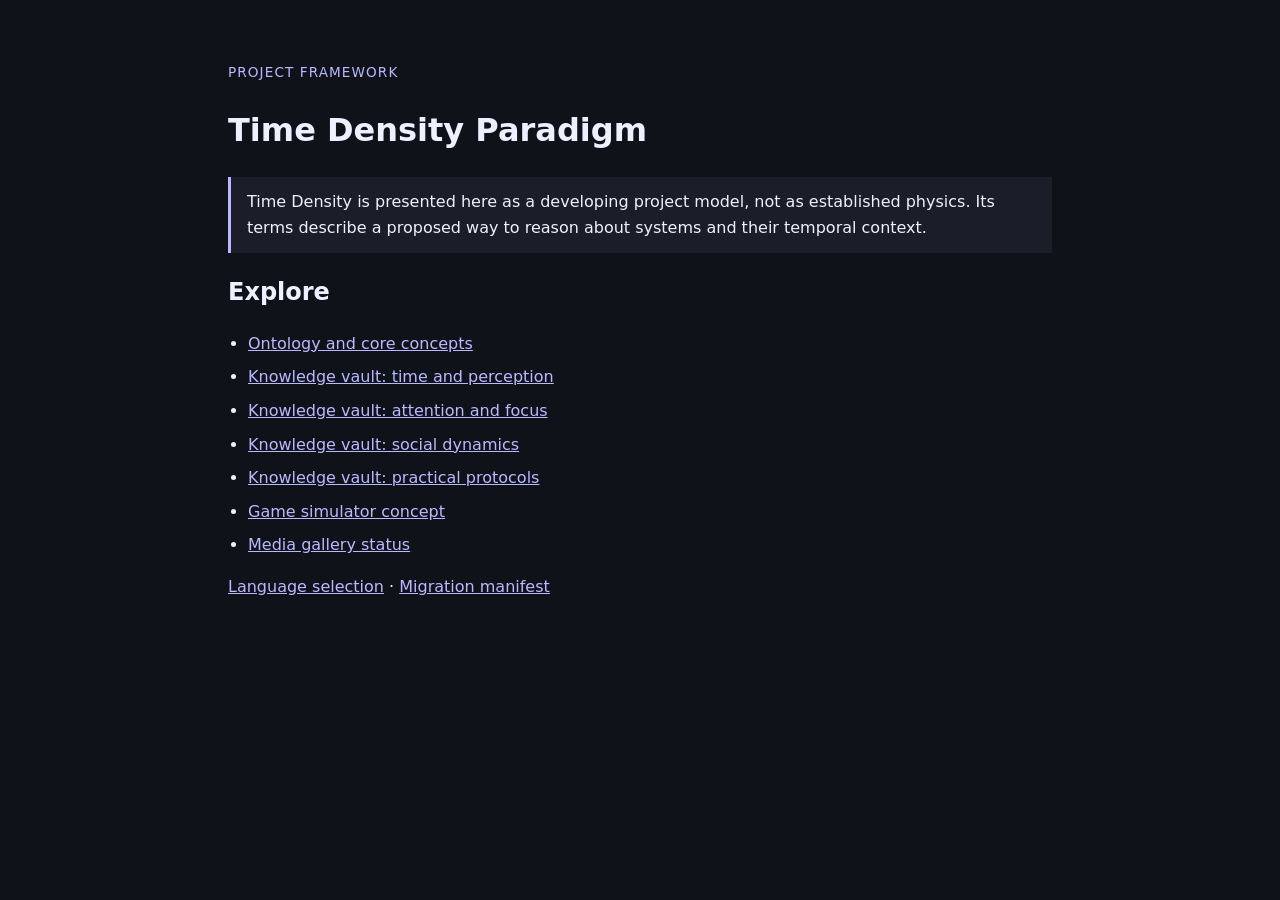
==== src/pages/en/index.html @ e87ca695 "Add provenance-grounded consolidation skeleton Co-authored-by: krv6246-cell <258627595+krv6246-cell@" ====
<!doctype html>
<html lang="en">
  <head>
    <meta charset="utf-8">
    <meta name="viewport" content="width=device-width, initial-scale=1">
    <title>Time Density — English</title>
    <link rel="stylesheet" href="../../components/site.css">
  </head>
  <body>
    <main class="page">
      <p class="eyebrow">Project framework</p>
      <h1>Time Density Paradigm</h1>
      <p class="notice">Time Density is presented here as a developing project model, not as established physics. Its terms describe a proposed way to reason about systems and their temporal context.</p>
      <h2>Explore</h2>
      <ul class="links">
        <li><a href="../../../site-docs/01_ONTOLOGY_AND_CORE/ontology.md">Ontology and core concepts</a></li>
        <li><a href="../../../site-docs/02_KNOWLEDGE_VAULT/01_TIME_AND_PERCEPTION/README.md">Knowledge vault: time and perception</a></li>
        <li><a href="../../../site-docs/02_KNOWLEDGE_VAULT/02_ATTENTION_AND_FOCUS/README.md">Knowledge vault: attention and focus</a></li>
        <li><a href="../../../site-docs/02_KNOWLEDGE_VAULT/03_SOCIAL_DYNAMICS/README.md">Knowledge vault: social dynamics</a></li>
        <li><a href="../../../site-docs/02_KNOWLEDGE_VAULT/04_PRACTICAL_PROTOCOLS/README.md">Knowledge vault: practical protocols</a></li>
        <li><a href="../../../site-docs/03_GAME_SIMULATOR/README.md">Game simulator concept</a></li>
        <li><a href="../../../site-docs/05_MEDIA_GALLERY/README.md">Media gallery status</a></li>
      </ul>
      <p><a href="../../../index.html">Language selection</a> · <a href="../../../site-docs/MIGRATION_MANIFEST.md">Migration manifest</a></p>
    </main>
  </body>
</html>
---- src/components/site.css ----
:root {
  color-scheme: dark;
  font-family: system-ui, sans-serif;
  background: #10121a;
  color: #edf0ff;
  font-synthesis: none;
  text-rendering: optimizeLegibility;
}

body {
  margin: 0;
  line-height: 1.6;
}

a {
  color: #b8baff;
}

a:focus-visible {
  outline: 3px solid #f3d76b;
  outline-offset: 3px;
}

.home,
.page {
  box-sizing: border-box;
  max-width: 54rem;
  margin: 0 auto;
  padding: 3rem 1.25rem;
}

.eyebrow {
  color: #b8baff;
  font-size: 0.85rem;
  letter-spacing: 0.08em;
  text-transform: uppercase;
}

.notice {
  border-left: 3px solid #b8baff;
  padding: 0.75rem 1rem;
  background: #1b1d29;
}

nav {
  display: flex;
  flex-wrap: wrap;
  gap: 1rem;
}

.card {
  display: block;
  min-width: 10rem;
  padding: 1rem;
  border: 1px solid #45485e;
  border-radius: 0.5rem;
  text-decoration: none;
}

.card:hover {
  background: #1b1d29;
}

.links {
  display: grid;
  gap: 0.5rem;
  padding-left: 1.25rem;
}
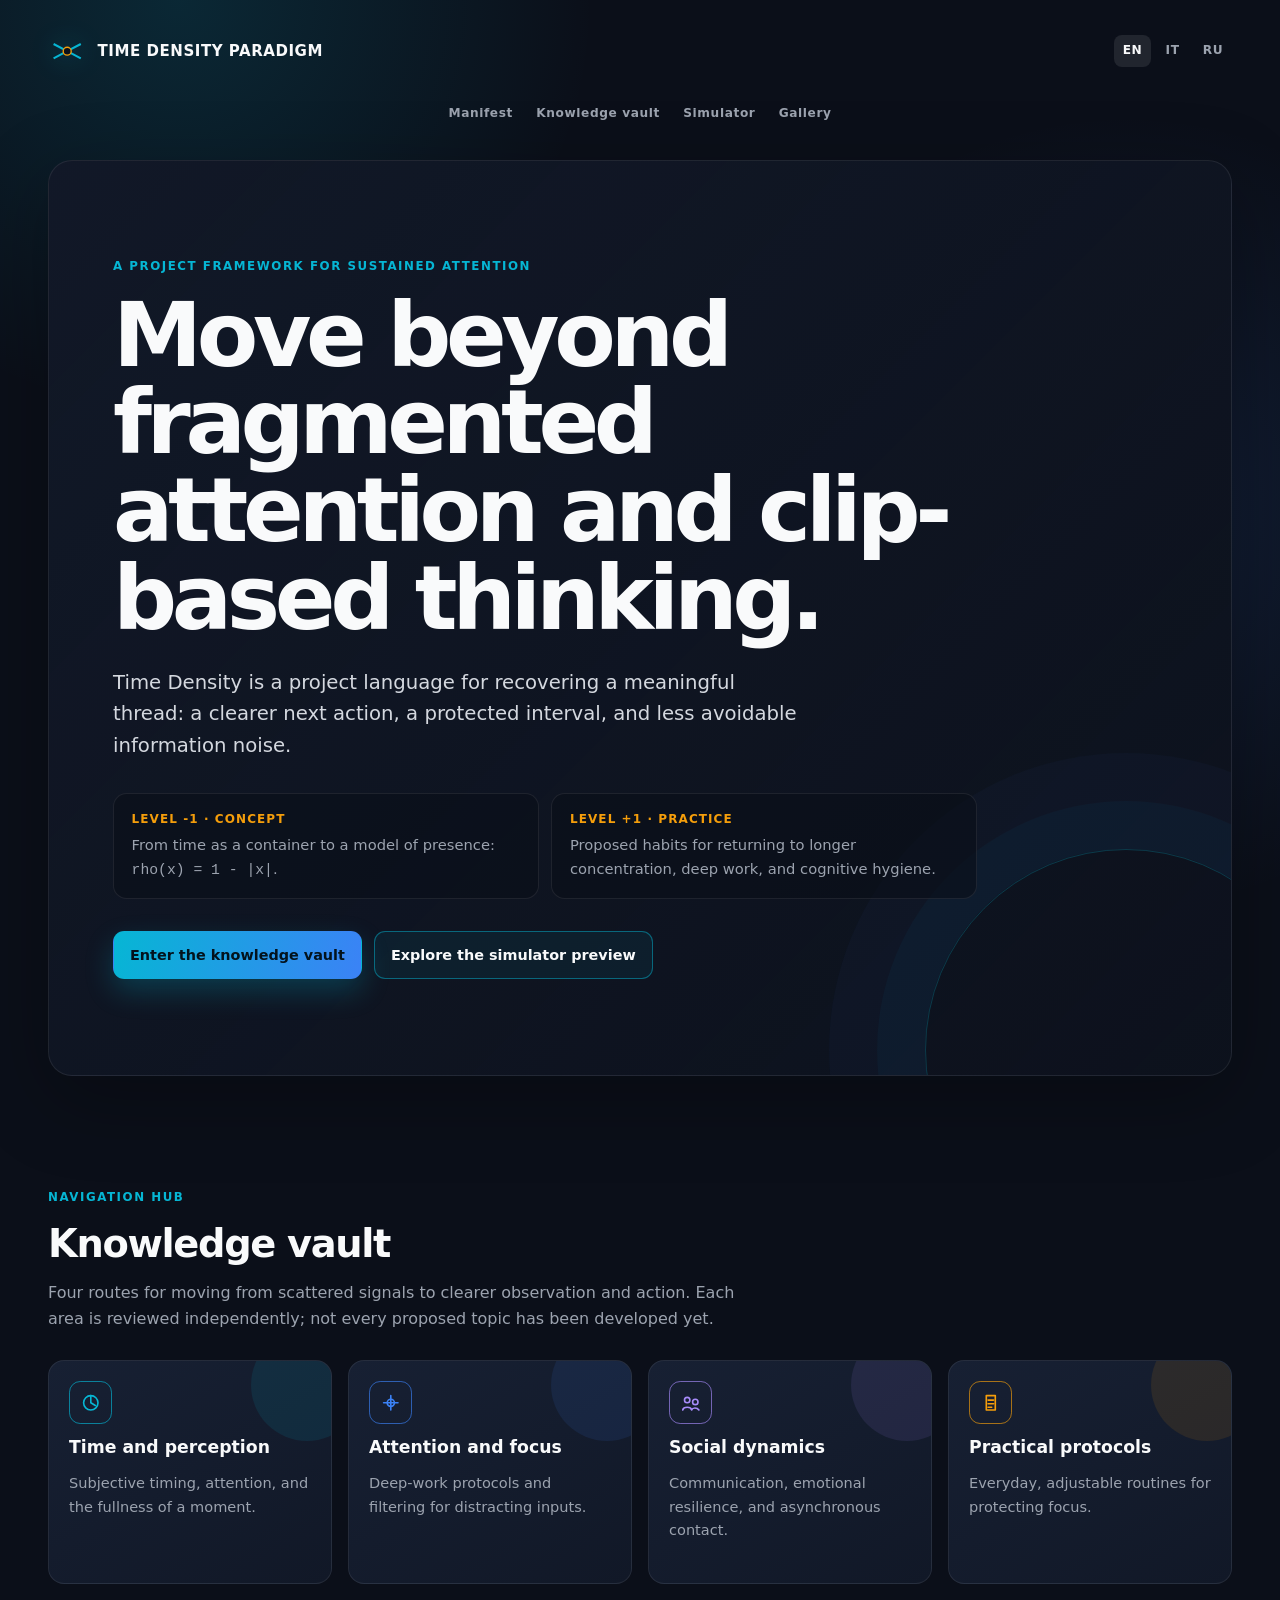
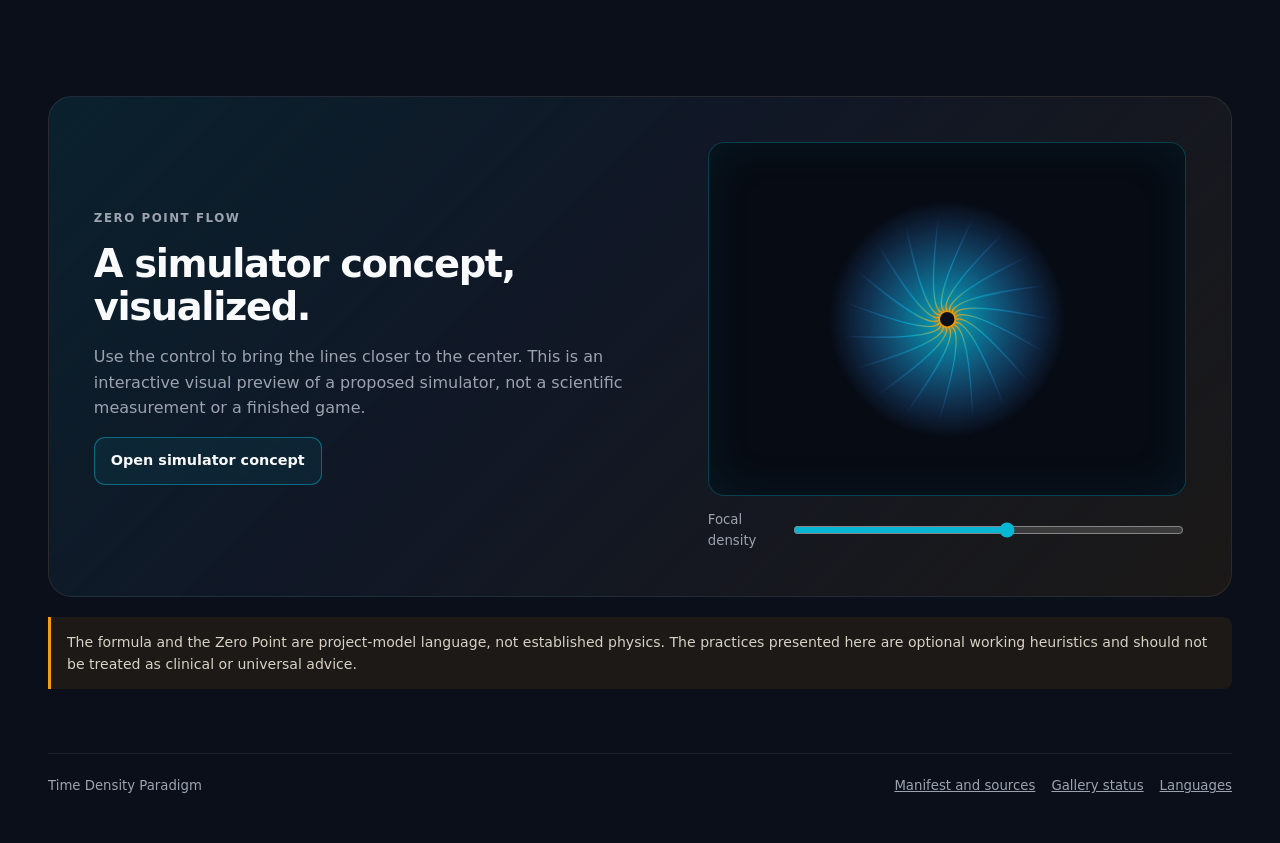
==== commit 277e7b43: "Build multilingual visual navigation hub Co-authored-by: Copilot <223556219+Copilot@users.noreply.gi" ====
--- a/src/pages/en/index.html
+++ b/src/pages/en/index.html
@@ -3,25 +3,67 @@
   <head>
     <meta charset="utf-8">
     <meta name="viewport" content="width=device-width, initial-scale=1">
-    <title>Time Density — English</title>
+    <meta name="description" content="Time Density Paradigm: a project hub for sustained attention, knowledge articles, and a proposed simulator.">
+    <title>Time Density Paradigm — English</title>
     <link rel="stylesheet" href="../../components/site.css">
   </head>
   <body>
     <main class="page">
-      <p class="eyebrow">Project framework</p>
-      <h1>Time Density Paradigm</h1>
-      <p class="notice">Time Density is presented here as a developing project model, not as established physics. Its terms describe a proposed way to reason about systems and their temporal context.</p>
-      <h2>Explore</h2>
-      <ul class="links">
-        <li><a href="../../../site-docs/01_ONTOLOGY_AND_CORE/ontology.md">Ontology and core concepts</a></li>
-        <li><a href="../../../site-docs/02_KNOWLEDGE_VAULT/01_TIME_AND_PERCEPTION/README.md">Knowledge vault: time and perception</a></li>
-        <li><a href="../../../site-docs/02_KNOWLEDGE_VAULT/02_ATTENTION_AND_FOCUS/README.md">Knowledge vault: attention and focus</a></li>
-        <li><a href="../../../site-docs/02_KNOWLEDGE_VAULT/03_SOCIAL_DYNAMICS/README.md">Knowledge vault: social dynamics</a></li>
-        <li><a href="../../../site-docs/02_KNOWLEDGE_VAULT/04_PRACTICAL_PROTOCOLS/README.md">Knowledge vault: practical protocols</a></li>
-        <li><a href="../../../site-docs/03_GAME_SIMULATOR/README.md">Game simulator concept</a></li>
-        <li><a href="../../../site-docs/05_MEDIA_GALLERY/README.md">Media gallery status</a></li>
-      </ul>
-      <p><a href="../../../index.html">Language selection</a> · <a href="../../../site-docs/MIGRATION_MANIFEST.md">Migration manifest</a></p>
+      <header class="site-header">
+        <a class="brand" href="../../../index.html" aria-label="Time Density Paradigm home">
+          <svg class="brand-mark" viewBox="0 0 48 48" aria-hidden="true"><defs><linearGradient id="brand-gradient" x1="5" y1="5" x2="43" y2="43"><stop stop-color="#06b6d4"/><stop offset="1" stop-color="#3b82f6"/></linearGradient></defs><path class="ring" d="M7 15 24 24 41 15M7 33l17-9 17 9"/><circle class="core" cx="24" cy="24" r="5"/></svg>
+          <span>TIME DENSITY PARADIGM</span>
+        </a>
+        <nav class="language-switcher" aria-label="Language selection">
+          <a href="index.html" lang="en" aria-current="page">EN</a><a href="../it/index.html" lang="it">IT</a><a href="../ru/index.html" lang="ru">RU</a>
+        </nav>
+      </header>
+      <nav class="main-nav" aria-label="Primary navigation">
+        <a href="#manifest">Manifest</a><a href="#vault">Knowledge vault</a><a href="#simulator">Simulator</a><a href="#gallery">Gallery</a>
+      </nav>
+
+      <section class="hero" aria-labelledby="hero-title">
+        <p class="eyebrow">A project framework for sustained attention</p>
+        <h1 id="hero-title">Move beyond fragmented attention and clip-based thinking.</h1>
+        <p class="lead">Time Density is a project language for recovering a meaningful thread: a clearer next action, a protected interval, and less avoidable information noise.</p>
+        <div class="level-grid">
+          <article class="level-card"><strong>Level -1 · Concept</strong><p>From time as a container to a model of presence: <code>rho(x) = 1 - |x|</code>.</p></article>
+          <article class="level-card"><strong>Level +1 · Practice</strong><p>Proposed habits for returning to longer concentration, deep work, and cognitive hygiene.</p></article>
+        </div>
+        <div class="cta-group">
+          <a class="button button-primary" href="../../../site-docs/02_KNOWLEDGE_VAULT/01_TIME_AND_PERCEPTION/README.md">Enter the knowledge vault</a>
+          <a class="button button-secondary" href="#simulator">Explore the simulator preview</a>
+        </div>
+      </section>
+
+      <section class="section" id="vault" aria-labelledby="vault-title">
+        <p class="eyebrow">Navigation hub</p>
+        <h2 id="vault-title">Knowledge vault</h2>
+        <p class="section-intro">Four routes for moving from scattered signals to clearer observation and action. Each area is reviewed independently; not every proposed topic has been developed yet.</p>
+        <div class="vault-grid">
+          <a class="vault-card" style="--card-accent:#06b6d4" href="../../../site-docs/02_KNOWLEDGE_VAULT/01_TIME_AND_PERCEPTION/README.md"><span class="vault-icon"><svg viewBox="0 0 24 24" aria-hidden="true"><circle cx="12" cy="12" r="8"/><path d="M12 4v8l5 3"/></svg></span><h3>Time and perception</h3><p>Subjective timing, attention, and the fullness of a moment.</p></a>
+          <a class="vault-card" style="--card-accent:#3b82f6" href="../../../site-docs/02_KNOWLEDGE_VAULT/02_ATTENTION_AND_FOCUS/README.md"><span class="vault-icon"><svg viewBox="0 0 24 24" aria-hidden="true"><path d="M4 12h16M12 4v16"/><circle cx="12" cy="12" r="4"/></svg></span><h3>Attention and focus</h3><p>Deep-work protocols and filtering for distracting inputs.</p></a>
+          <a class="vault-card" style="--card-accent:#a78bfa" href="../../../site-docs/02_KNOWLEDGE_VAULT/03_SOCIAL_DYNAMICS/README.md"><span class="vault-icon"><svg viewBox="0 0 24 24" aria-hidden="true"><circle cx="8" cy="9" r="3"/><circle cx="17" cy="11" r="3"/><path d="M3 20c1-4 9-4 10 0M13 20c1-3 6-3 8 0"/></svg></span><h3>Social dynamics</h3><p>Communication, emotional resilience, and asynchronous contact.</p></a>
+          <a class="vault-card" style="--card-accent:#f59e0b" href="../../../site-docs/02_KNOWLEDGE_VAULT/04_PRACTICAL_PROTOCOLS/README.md"><span class="vault-icon"><svg viewBox="0 0 24 24" aria-hidden="true"><path d="M7 4h10v16H7zM9 9h6M9 13h6M9 17h4"/></svg></span><h3>Practical protocols</h3><p>Everyday, adjustable routines for protecting focus.</p></a>
+        </div>
+      </section>
+
+      <section class="section simulator" id="simulator" aria-labelledby="simulator-title">
+        <div class="simulator-copy">
+          <p class="eyebrow">Zero Point Flow</p>
+          <h2 id="simulator-title">A simulator concept, visualized.</h2>
+          <p>Use the control to bring the lines closer to the center. This is an interactive visual preview of a proposed simulator, not a scientific measurement or a finished game.</p>
+          <a class="button button-secondary" href="../../../site-docs/03_GAME_SIMULATOR/README.md">Open simulator concept</a>
+        </div>
+        <div class="simulator-visual" data-flow-preview>
+          <canvas class="flow-canvas" role="img" aria-label="Interactive visualization of lines converging toward a central zero point"></canvas>
+          <label class="flow-control">Focal density <input type="range" min="0" max="1" value="0.55" step="0.05"></label>
+        </div>
+      </section>
+
+      <p class="notice" id="manifest">The formula and the Zero Point are project-model language, not established physics. The practices presented here are optional working heuristics and should not be treated as clinical or universal advice.</p>
+      <footer class="site-footer" id="gallery"><span>Time Density Paradigm</span><div class="footer-links"><a href="../../../site-docs/MIGRATION_MANIFEST.md">Manifest and sources</a><a href="../../../site-docs/05_MEDIA_GALLERY/README.md">Gallery status</a><a href="../../../index.html">Languages</a></div></footer>
     </main>
+    <script src="../../components/zero-point-flow.js"></script>
   </body>
 </html>
--- a/src/components/site.css
+++ b/src/components/site.css
@@ -1,68 +1,513 @@
 :root {
   color-scheme: dark;
-  font-family: system-ui, sans-serif;
-  background: #10121a;
-  color: #edf0ff;
+  --zero: #0b0f19;
+  --surface: #111827;
+  --surface-raised: #172033;
+  --line: rgb(255 255 255 / 8%);
+  --ink: #f9fafb;
+  --muted: #9ca3af;
+  --cyan: #06b6d4;
+  --blue: #3b82f6;
+  --amber: #f59e0b;
+  font-family: Inter, ui-sans-serif, system-ui, -apple-system, BlinkMacSystemFont, "Segoe UI", sans-serif;
+  background: var(--zero);
+  color: var(--ink);
   font-synthesis: none;
   text-rendering: optimizeLegibility;
 }
 
+* {
+  box-sizing: border-box;
+}
+
+html {
+  scroll-behavior: smooth;
+}
+
 body {
+  min-width: 20rem;
   margin: 0;
   line-height: 1.6;
+  background:
+    radial-gradient(circle at 14% 0%, rgb(6 182 212 / 15%), transparent 26rem),
+    radial-gradient(circle at 88% 21%, rgb(59 130 246 / 13%), transparent 25rem),
+    var(--zero);
 }
 
 a {
-  color: #b8baff;
-}
-
-a:focus-visible {
-  outline: 3px solid #f3d76b;
-  outline-offset: 3px;
+  color: inherit;
+}
+
+a:focus-visible,
+input:focus-visible {
+  outline: 3px solid var(--amber);
+  outline-offset: 4px;
 }
 
 .home,
 .page {
-  box-sizing: border-box;
+  width: min(74rem, calc(100% - 2.5rem));
+  margin: 0 auto;
+}
+
+.home {
+  min-height: 100vh;
+  display: grid;
+  align-content: center;
+  gap: 1.5rem;
+  padding: 3rem 0;
+}
+
+.language-grid {
+  display: grid;
+  grid-template-columns: repeat(3, minmax(0, 1fr));
+  gap: 1rem;
+}
+
+.language-card {
+  display: grid;
+  gap: 0.25rem;
+  padding: 1.15rem;
+  border: 1px solid var(--line);
+  border-radius: 0.9rem;
+  background: var(--surface);
+  color: var(--ink);
+  text-decoration: none;
+  transition: transform 160ms ease, border-color 160ms ease;
+}
+
+.language-card span {
+  color: var(--muted);
+  font-size: 0.86rem;
+}
+
+.language-card:hover {
+  transform: translateY(-0.2rem);
+  border-color: rgb(6 182 212 / 55%);
+}
+
+.page {
+  padding: 1.25rem 0 3rem;
+}
+
+.site-header {
+  display: flex;
+  align-items: center;
+  justify-content: space-between;
+  gap: 1rem;
+  padding: 0.75rem 0 1.4rem;
+}
+
+.brand {
+  display: inline-flex;
+  align-items: center;
+  gap: 0.7rem;
+  text-decoration: none;
+  font-size: 0.94rem;
+  font-weight: 750;
+  letter-spacing: 0.035em;
+}
+
+.brand-mark {
+  width: 2.4rem;
+  height: 2.4rem;
+  filter: drop-shadow(0 0 0.8rem rgb(6 182 212 / 38%));
+}
+
+.brand-mark .ring {
+  fill: none;
+  stroke: url(#brand-gradient);
+  stroke-width: 2.6;
+}
+
+.brand-mark .core {
+  fill: var(--zero);
+  stroke: var(--amber);
+  stroke-width: 1.7;
+}
+
+.language-switcher,
+.main-nav {
+  display: flex;
+  align-items: center;
+  flex-wrap: wrap;
+  gap: 0.35rem;
+}
+
+.language-switcher a,
+.main-nav a {
+  padding: 0.38rem 0.55rem;
+  border-radius: 0.5rem;
+  color: var(--muted);
+  font-size: 0.76rem;
+  font-weight: 750;
+  letter-spacing: 0.05em;
+  text-decoration: none;
+}
+
+.language-switcher a[aria-current="page"] {
+  color: var(--ink);
+  background: rgb(255 255 255 / 9%);
+}
+
+.main-nav {
+  justify-content: center;
+  padding: 0.3rem 0 1.9rem;
+}
+
+.main-nav a:hover,
+.language-switcher a:hover {
+  color: var(--ink);
+}
+
+.hero {
+  position: relative;
+  overflow: hidden;
+  padding: clamp(3rem, 8vw, 6rem) clamp(1.35rem, 5vw, 4.5rem);
+  border: 1px solid var(--line);
+  border-radius: 1.5rem;
+  background:
+    linear-gradient(135deg, rgb(17 24 39 / 96%), rgb(11 15 25 / 76%)),
+    var(--surface);
+  box-shadow: 0 1.5rem 5rem rgb(0 0 0 / 28%);
+}
+
+.hero::after {
+  position: absolute;
+  inset: auto -6rem -11rem auto;
+  width: 25rem;
+  aspect-ratio: 1;
+  border: 1px solid rgb(6 182 212 / 24%);
+  border-radius: 50%;
+  box-shadow: 0 0 0 3rem rgb(6 182 212 / 4%), 0 0 0 6rem rgb(59 130 246 / 3%);
+  content: "";
+}
+
+.eyebrow {
+  position: relative;
+  z-index: 1;
+  margin: 0 0 1rem;
+  color: var(--cyan);
+  font-size: 0.74rem;
+  font-weight: 800;
+  letter-spacing: 0.13em;
+  text-transform: uppercase;
+}
+
+h1,
+h2,
+h3,
+p {
+  position: relative;
+  z-index: 1;
+}
+
+h1 {
+  max-width: 14ch;
+  margin: 0;
+  font-size: clamp(2.6rem, 7vw, 5.6rem);
+  line-height: 0.98;
+  letter-spacing: -0.06em;
+}
+
+h2 {
+  margin: 0;
+  font-size: clamp(1.7rem, 3vw, 2.45rem);
+  line-height: 1.1;
+  letter-spacing: -0.035em;
+}
+
+h3 {
+  margin: 0;
+  font-size: 1.08rem;
+  line-height: 1.25;
+}
+
+.lead {
+  max-width: 43rem;
+  margin: 1.5rem 0 0;
+  color: #d4d8df;
+  font-size: clamp(1.02rem, 1.8vw, 1.23rem);
+}
+
+.level-grid {
+  position: relative;
+  z-index: 1;
+  display: grid;
+  grid-template-columns: repeat(2, minmax(0, 1fr));
+  gap: 0.8rem;
   max-width: 54rem;
-  margin: 0 auto;
-  padding: 3rem 1.25rem;
-}
-
-.eyebrow {
-  color: #b8baff;
-  font-size: 0.85rem;
-  letter-spacing: 0.08em;
+  margin: 2rem 0;
+}
+
+.level-card {
+  padding: 1rem 1.1rem;
+  border: 1px solid var(--line);
+  border-radius: 0.85rem;
+  background: rgb(11 15 25 / 62%);
+}
+
+.level-card strong {
+  display: block;
+  margin-bottom: 0.25rem;
+  color: var(--amber);
+  font-size: 0.75rem;
+  letter-spacing: 0.09em;
   text-transform: uppercase;
 }
 
+.level-card p {
+  margin: 0;
+  color: var(--muted);
+  font-size: 0.92rem;
+}
+
+.cta-group {
+  position: relative;
+  z-index: 1;
+  display: flex;
+  flex-wrap: wrap;
+  gap: 0.75rem;
+}
+
+.button {
+  display: inline-flex;
+  align-items: center;
+  justify-content: center;
+  min-height: 3rem;
+  padding: 0.7rem 1rem;
+  border: 1px solid transparent;
+  border-radius: 0.7rem;
+  font-size: 0.9rem;
+  font-weight: 800;
+  text-decoration: none;
+  transition: transform 160ms ease, box-shadow 160ms ease, background 160ms ease;
+}
+
+.button:hover {
+  transform: translateY(-2px);
+}
+
+.button-primary {
+  color: #03131d;
+  background: linear-gradient(105deg, var(--cyan), var(--blue));
+  box-shadow: 0 0.75rem 1.8rem rgb(6 182 212 / 24%);
+}
+
+.button-secondary {
+  border-color: rgb(6 182 212 / 48%);
+  background: rgb(6 182 212 / 7%);
+}
+
+.section {
+  margin-top: clamp(3.8rem, 9vw, 7rem);
+}
+
+.section-intro {
+  max-width: 44rem;
+  margin: 0.9rem 0 1.8rem;
+  color: var(--muted);
+}
+
+.vault-grid {
+  display: grid;
+  grid-template-columns: repeat(4, minmax(0, 1fr));
+  gap: 1rem;
+}
+
+.vault-card {
+  position: relative;
+  display: flex;
+  min-height: 14rem;
+  flex-direction: column;
+  gap: 0.8rem;
+  padding: 1.25rem;
+  overflow: hidden;
+  border: 1px solid var(--line);
+  border-radius: 1rem;
+  background: linear-gradient(150deg, var(--surface-raised), var(--surface));
+  text-decoration: none;
+  transition: transform 180ms ease, border-color 180ms ease, box-shadow 180ms ease;
+}
+
+.vault-card::before {
+  position: absolute;
+  top: -2rem;
+  right: -2rem;
+  width: 7rem;
+  aspect-ratio: 1;
+  border-radius: 50%;
+  background: var(--card-accent, var(--cyan));
+  opacity: 0.1;
+  content: "";
+}
+
+.vault-card:hover {
+  transform: translateY(-0.35rem);
+  border-color: color-mix(in srgb, var(--card-accent, var(--cyan)) 55%, transparent);
+  box-shadow: 0 1rem 2.5rem rgb(0 0 0 / 25%);
+}
+
+.vault-card p {
+  margin: 0;
+  color: var(--muted);
+  font-size: 0.91rem;
+}
+
+.vault-icon {
+  display: grid;
+  width: 2.7rem;
+  aspect-ratio: 1;
+  place-items: center;
+  border: 1px solid color-mix(in srgb, var(--card-accent, var(--cyan)) 65%, transparent);
+  border-radius: 0.7rem;
+  color: var(--card-accent, var(--cyan));
+}
+
+.vault-icon svg {
+  width: 1.35rem;
+  height: 1.35rem;
+  fill: none;
+  stroke: currentcolor;
+  stroke-width: 1.8;
+  stroke-linecap: round;
+  stroke-linejoin: round;
+}
+
+.simulator {
+  display: grid;
+  grid-template-columns: minmax(0, 1fr) minmax(18rem, 0.85fr);
+  gap: clamp(1.5rem, 4vw, 4rem);
+  align-items: center;
+  padding: clamp(1.3rem, 4vw, 2.8rem);
+  border: 1px solid var(--line);
+  border-radius: 1.5rem;
+  background: linear-gradient(135deg, rgb(6 182 212 / 11%), rgb(17 24 39 / 96%) 42%, rgb(245 158 11 / 7%));
+}
+
+.simulator-copy p {
+  max-width: 35rem;
+  color: var(--muted);
+}
+
+.simulator-visual {
+  display: grid;
+  gap: 0.8rem;
+}
+
+.flow-canvas {
+  width: 100%;
+  aspect-ratio: 1.35;
+  border: 1px solid rgb(6 182 212 / 30%);
+  border-radius: 1rem;
+  background: #070b13;
+  box-shadow: inset 0 0 3rem rgb(6 182 212 / 8%);
+}
+
+.flow-control {
+  display: flex;
+  align-items: center;
+  gap: 0.75rem;
+  color: var(--muted);
+  font-size: 0.83rem;
+}
+
+.flow-control input {
+  width: 100%;
+  accent-color: var(--cyan);
+}
+
 .notice {
-  border-left: 3px solid #b8baff;
-  padding: 0.75rem 1rem;
-  background: #1b1d29;
-}
-
-nav {
+  margin: 1.25rem 0 0;
+  padding: 0.85rem 1rem;
+  border-left: 3px solid var(--amber);
+  border-radius: 0 0.55rem 0.55rem 0;
+  background: rgb(245 158 11 / 7%);
+  color: #d8d2c5;
+  font-size: 0.88rem;
+}
+
+.site-footer {
+  display: flex;
+  flex-wrap: wrap;
+  justify-content: space-between;
+  gap: 1rem;
+  margin-top: 4rem;
+  padding-top: 1.3rem;
+  border-top: 1px solid var(--line);
+  color: var(--muted);
+  font-size: 0.83rem;
+}
+
+.footer-links {
   display: flex;
   flex-wrap: wrap;
   gap: 1rem;
 }
 
-.card {
-  display: block;
-  min-width: 10rem;
-  padding: 1rem;
-  border: 1px solid #45485e;
-  border-radius: 0.5rem;
-  text-decoration: none;
-}
-
-.card:hover {
-  background: #1b1d29;
-}
-
-.links {
-  display: grid;
-  gap: 0.5rem;
-  padding-left: 1.25rem;
-}
+.site-footer a {
+  color: var(--muted);
+}
+
+.site-footer a:hover {
+  color: var(--ink);
+}
+
+@media (max-width: 48rem) {
+  .site-header {
+    align-items: flex-start;
+  }
+
+  .main-nav {
+    justify-content: flex-start;
+    overflow-x: auto;
+    flex-wrap: nowrap;
+    padding-bottom: 1.25rem;
+  }
+
+  .level-grid,
+  .simulator {
+    grid-template-columns: 1fr;
+  }
+
+  .vault-grid {
+    grid-template-columns: repeat(2, minmax(0, 1fr));
+  }
+
+  .language-grid {
+    grid-template-columns: 1fr;
+  }
+}
+
+@media (max-width: 31rem) {
+  .home,
+  .page {
+    width: min(100% - 1.5rem, 74rem);
+  }
+
+  .site-header {
+    flex-direction: column;
+  }
+
+  .vault-grid {
+    grid-template-columns: 1fr;
+  }
+
+  .hero {
+    border-radius: 1rem;
+  }
+}
+
+@media (prefers-reduced-motion: reduce) {
+  html {
+    scroll-behavior: auto;
+  }
+
+  *,
+  *::before,
+  *::after {
+    transition-duration: 0.01ms !important;
+    animation-duration: 0.01ms !important;
+    animation-iteration-count: 1 !important;
+  }
+}
